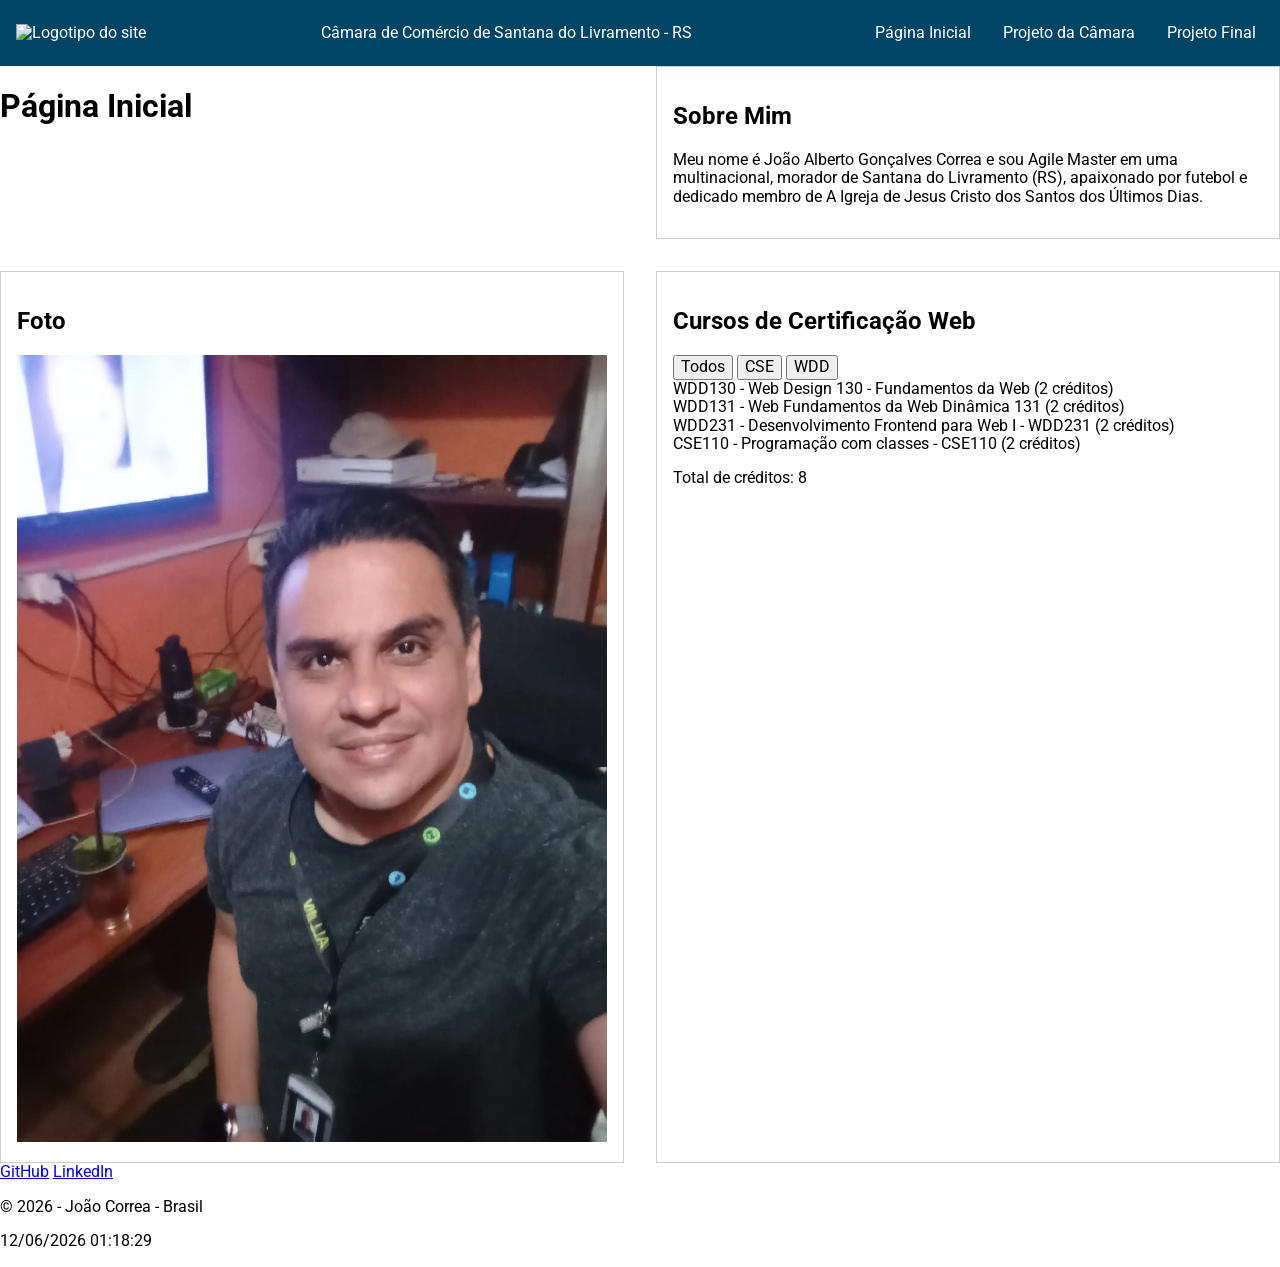
==== index.html @ 4807f265 "semana 02" ====
<!DOCTYPE html>
<html lang="pt-BR">
<head>
  <meta charset="UTF-8">
  <meta name="viewport" content="width=device-width, initial-scale=1.0">
  <meta name="description" content="Portfólio de estudante - Certificação Web">
  <meta name="author" content="João Correa">
  <title>Câmara de Comércio de Santana do Livramento - RS</title>

  <meta property="og:title" content="Câmara de Comércio de Santana do Livramento - RS">
  <meta property="og:description" content="Portfólio de estudante - Certificação Web por João Correa.">
  <meta property="og:image" content="https://seusite.com/imagens/perfil.webp">
  <meta property="og:url" content="https://seusite.com/index.html">
  <meta property="og:type" content="website">

  <link rel="icon" href="favicon.ico">

  <link rel="stylesheet" href="estilos/normalize.css">
  <link rel="stylesheet" href="estilos/telas-pequenas.css">
  <link rel="stylesheet" href="estilos/maior.css">

  <link rel="preconnect" href="https://fonts.googleapis.com">
  <link rel="preconnect" href="https://fonts.gstatic.com" crossorigin>
  <link href="https://fonts.googleapis.com/css2?family=Roboto:wght@400;700&display=swap" rel="stylesheet">

  <script src="scripts/navegacao.js" defer></script>
  <script src="scripts/data.js" defer></script>
  <script src="scripts/curso.js" defer></script>
</head>

<body>
  <header>
    <img src="imagens/logo.svg" alt="Logotipo do site">
    <span>Câmara de Comércio de Santana do Livramento - RS</span>
    <button id="menuBtn">☰</button>
    <nav id="menuNav">
      <a href="index.html">Página Inicial</a>
      <a href="projeto-camara.html">Projeto da Câmara</a>
      <a href="projeto-final.html">Projeto Final</a>
    </nav>
  </header>

  <main>
    <h1>Página Inicial</h1>

    <section>
      <h2>Sobre Mim</h2>
      <p>Meu nome é João Alberto Gonçalves Correa e sou Agile Master em uma multinacional, morador de Santana do Livramento (RS), apaixonado por futebol e dedicado membro de A Igreja de Jesus Cristo dos Santos dos Últimos Dias.</p>
    </section>

    <section>
      <h2>Foto</h2>
      <img src="imagens/perfil.webp" alt="Foto do Estudante">
    </section>

    <section>
      <h2>Cursos de Certificação Web</h2>
      <div class="filtros">
        <button id="btnTodos">Todos</button>
        <button id="btnCSE">CSE</button>
        <button id="btnWDD">WDD</button>
      </div>
      <div id="listaCursos"></div>
      <p>Total de créditos: <span id="totalCreditos"></span></p>
    </section>
  </main>

  <footer>
    <div class="social">
      <a href="https://github.com/seuusuario" target="_blank">GitHub</a>
      <a href="https://linkedin.com/in/seuusuario" target="_blank">LinkedIn</a>
    </div>
    <p>© <span id="anoAtual"></span> - João Correa - Brasil</p>
    <p id="ultimaModificacao"></p>
  </footer>
</body>
</html>
---- estilos/telas-pequenas.css ----
body {
  font-family: 'Roboto', sans-serif;
}

h1, h2 {
  font-family: 'Roboto', sans-serif;
  font-weight: 700;
}

p {
  font-family: 'Roboto', sans-serif;
  font-weight: 400;
}

header {
  display: flex;
  justify-content: space-between;
  align-items: center;
  padding: 1rem;
  background: #004466;
  color: white;
}

#menuNav {
  display: none;
  flex-direction: column;
}

#menuNav a {
  padding: 0.5rem;
  text-decoration: none;
  color: white;
}

section {
  padding: 1rem;
}

img {
  max-width: 100%;
  height: auto;
}
---- estilos/maior.css ----
@media (min-width: 768px) {
  #menuBtn {
    display: none;
  }

  #menuNav {
    display: flex;
    flex-direction: row;
    gap: 1rem;
  }

  main {
    display: grid;
    grid-template-columns: 1fr 1fr;
    gap: 2rem;
  }

  section {
    border: 1px solid #ccc;
    padding: 1rem;
  }
}
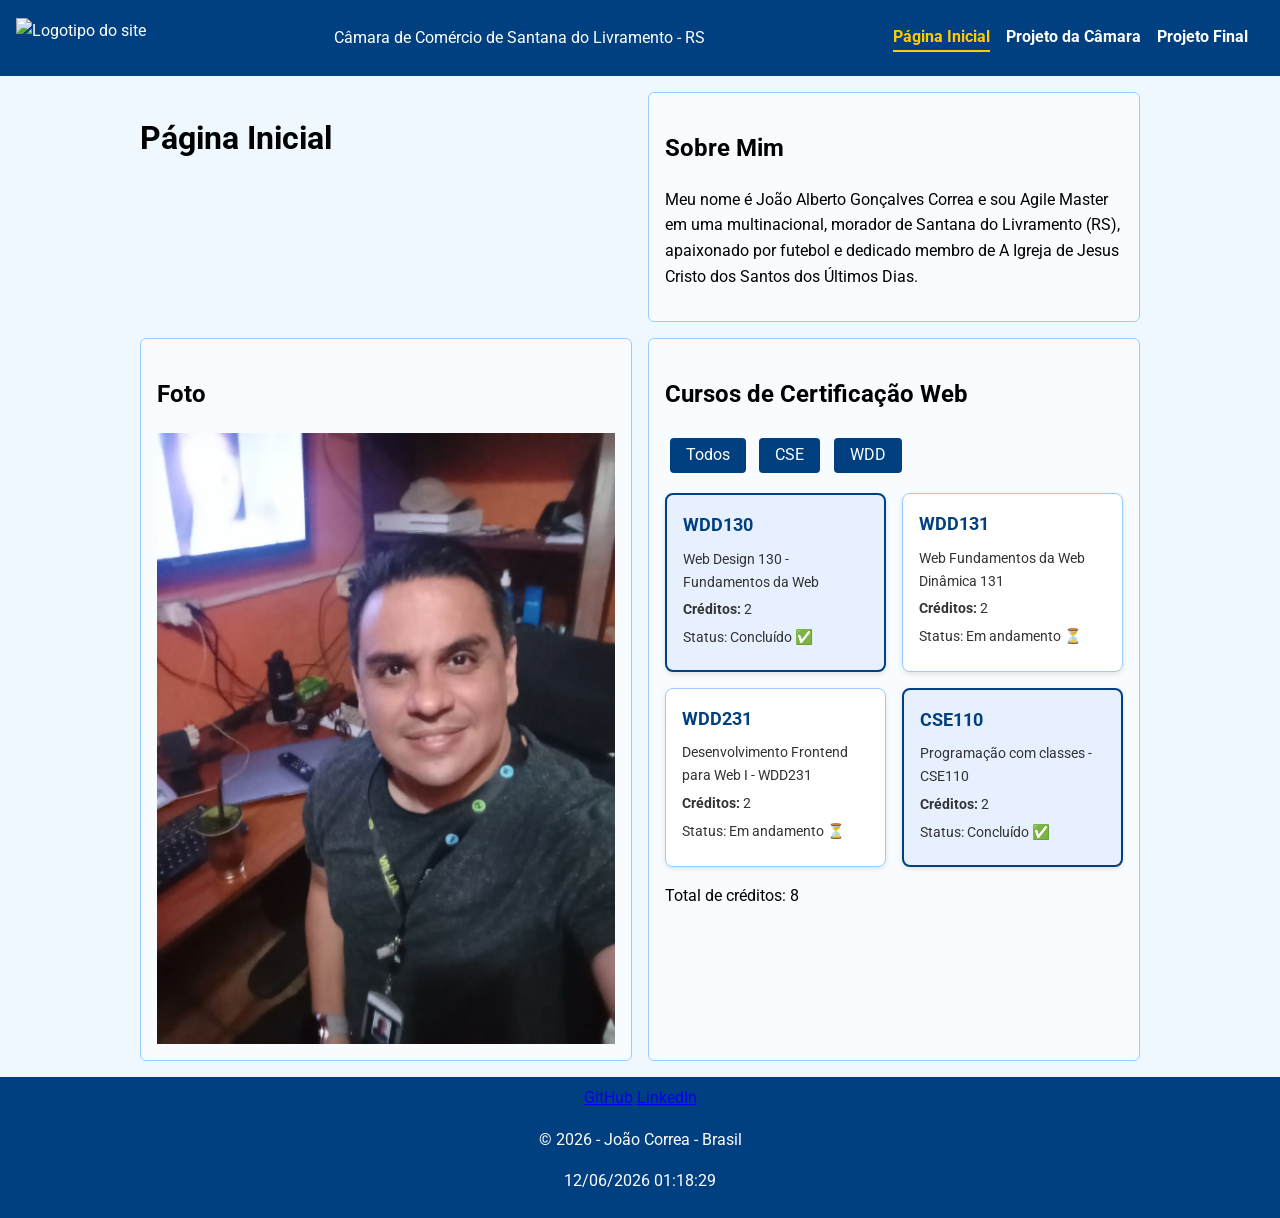
==== commit fd5cc567: "ajustes" ====
--- a/index.html
+++ b/index.html
@@ -34,7 +34,7 @@
     <span>Câmara de Comércio de Santana do Livramento - RS</span>
     <button id="menuBtn">☰</button>
     <nav id="menuNav">
-      <a href="index.html">Página Inicial</a>
+      <a href="index.html" class="ativo">Página Inicial</a>
       <a href="projeto-camara.html">Projeto da Câmara</a>
       <a href="projeto-final.html">Projeto Final</a>
     </nav>
--- a/estilos/telas-pequenas.css
+++ b/estilos/telas-pequenas.css
@@ -1,42 +1,133 @@
+/* Layout base para telas pequenas */
 body {
+  margin: 0;
+  padding: 0;
   font-family: 'Roboto', sans-serif;
-}
-
-h1, h2 {
-  font-family: 'Roboto', sans-serif;
-  font-weight: 700;
-}
-
-p {
-  font-family: 'Roboto', sans-serif;
-  font-weight: 400;
+  overflow-x: hidden;
+  background-color: #f0f8ff; /* azul claro */
+  line-height: 1.6;
 }
 
 header {
   display: flex;
+  align-items: center;
   justify-content: space-between;
-  align-items: center;
   padding: 1rem;
-  background: #004466;
-  color: white;
+  background-color: #004080; /* azul escuro */
+  color: #fff;
+}
+
+header img {
+  height: 50px;
+}
+
+#menuBtn {
+  font-size: 1.5rem;
+  background: none;
+  border: none;
+  color: #fff;
+  cursor: pointer;
 }
 
 #menuNav {
   display: none;
   flex-direction: column;
+  gap: 1rem;
+  background-color: #e6f0ff; /* azul suave */
+  padding: 1rem;
 }
 
 #menuNav a {
-  padding: 0.5rem;
   text-decoration: none;
-  color: white;
+  color: #004080;
+  font-weight: bold;
+}
+
+#menuNav a.ativo {
+  color: #0066cc;
+  border-bottom: 2px solid #0066cc;
+}
+
+#menuNav.ativo {
+  display: flex;
+}
+
+main {
+  display: flex;
+  flex-direction: column;
+  gap: 2rem;
+  padding: 1rem;
 }
 
 section {
   padding: 1rem;
+  border: 1px solid #99ccff;
+  border-radius: 8px;
+  background-color: #fff;
+}
+
+button {
+  padding: 0.5rem 1rem;
+  margin: 0.3rem;
+  border: none;
+  background-color: #004080;
+  color: #fff;
+  cursor: pointer;
+  border-radius: 4px;
+}
+
+button:hover {
+  background-color: #0066cc;
 }
 
 img {
   max-width: 100%;
   height: auto;
-}+  display: block;
+}
+
+footer {
+  text-align: center;
+  padding: 1rem;
+  background-color: #004080;
+  color: #fff;
+}
+
+/* Cursos em formato de cartões */
+#listaCursos {
+  display: grid;
+  grid-template-columns: repeat(auto-fit, minmax(220px, 1fr));
+  gap: 1rem;
+  margin-top: 1rem;
+}
+
+.curso-card {
+  border: 1px solid #99ccff;
+  border-radius: 8px;
+  background-color: #ffffff;
+  padding: 1rem;
+  box-shadow: 0 2px 5px rgba(0,0,0,0.1);
+  transition: transform 0.2s ease, box-shadow 0.2s ease;
+}
+
+.curso-card h3 {
+  margin: 0 0 0.5rem;
+  color: #004080;
+  font-size: 1.1rem;
+}
+
+.curso-card p {
+  margin: 0.3rem 0;
+  font-size: 0.9rem;
+  color: #333;
+}
+
+.curso-card.concluido {
+  border: 2px solid #004080;
+  background-color: #e6f0ff; /* azul suave */
+}
+
+.curso-card:hover {
+  transform: translateY(-3px);
+  box-shadow: 0 4px 10px rgba(0,0,0,0.15);
+}
--- a/estilos/maior.css
+++ b/estilos/maior.css
@@ -1,22 +1,62 @@
 @media (min-width: 768px) {
   #menuBtn {
     display: none;
+  }
+
+  /* Header alinhado em linha única */
+  header {
+    display: flex;
+    align-items: center;   /* centraliza verticalmente logo, título e menu */
+    justify-content: space-between;
+    padding: 0.5rem 1rem;  /* menos espaço */
+    background-color: #004080;
+    color: #fff;
+  }
+
+  header img {
+    height: 40px; /* menor para alinhar melhor */
+    margin-right: 1rem;
   }
 
   #menuNav {
     display: flex;
     flex-direction: row;
     gap: 1rem;
+    background-color: transparent;
   }
 
+  #menuNav a {
+    color: #ffffff;
+    font-weight: bold;
+  }
+
+  #menuNav a.ativo {
+    color: #ffcc00;
+    border-bottom: 2px solid #ffcc00;
+  }
+
+  /* Main mais compacto */
   main {
     display: grid;
     grid-template-columns: 1fr 1fr;
-    gap: 2rem;
+    gap: 1rem;             /* reduzido para evitar espaços excessivos */
+    max-width: 1000px;     /* menor largura máxima */
+    margin: 1rem auto;     /* menos margem superior/inferior */
+    padding: 0 1rem;
   }
 
   section {
-    border: 1px solid #ccc;
+    border: 1px solid #99ccff;
     padding: 1rem;
+    border-radius: 6px;
+    background-color: #f9fcff;
+  }
+
+  footer {
+    margin-top: 1rem;
+    padding: 0.5rem;
+    background-color: #004080;
+    color: #fff;
+    text-align: center;
   }
 }
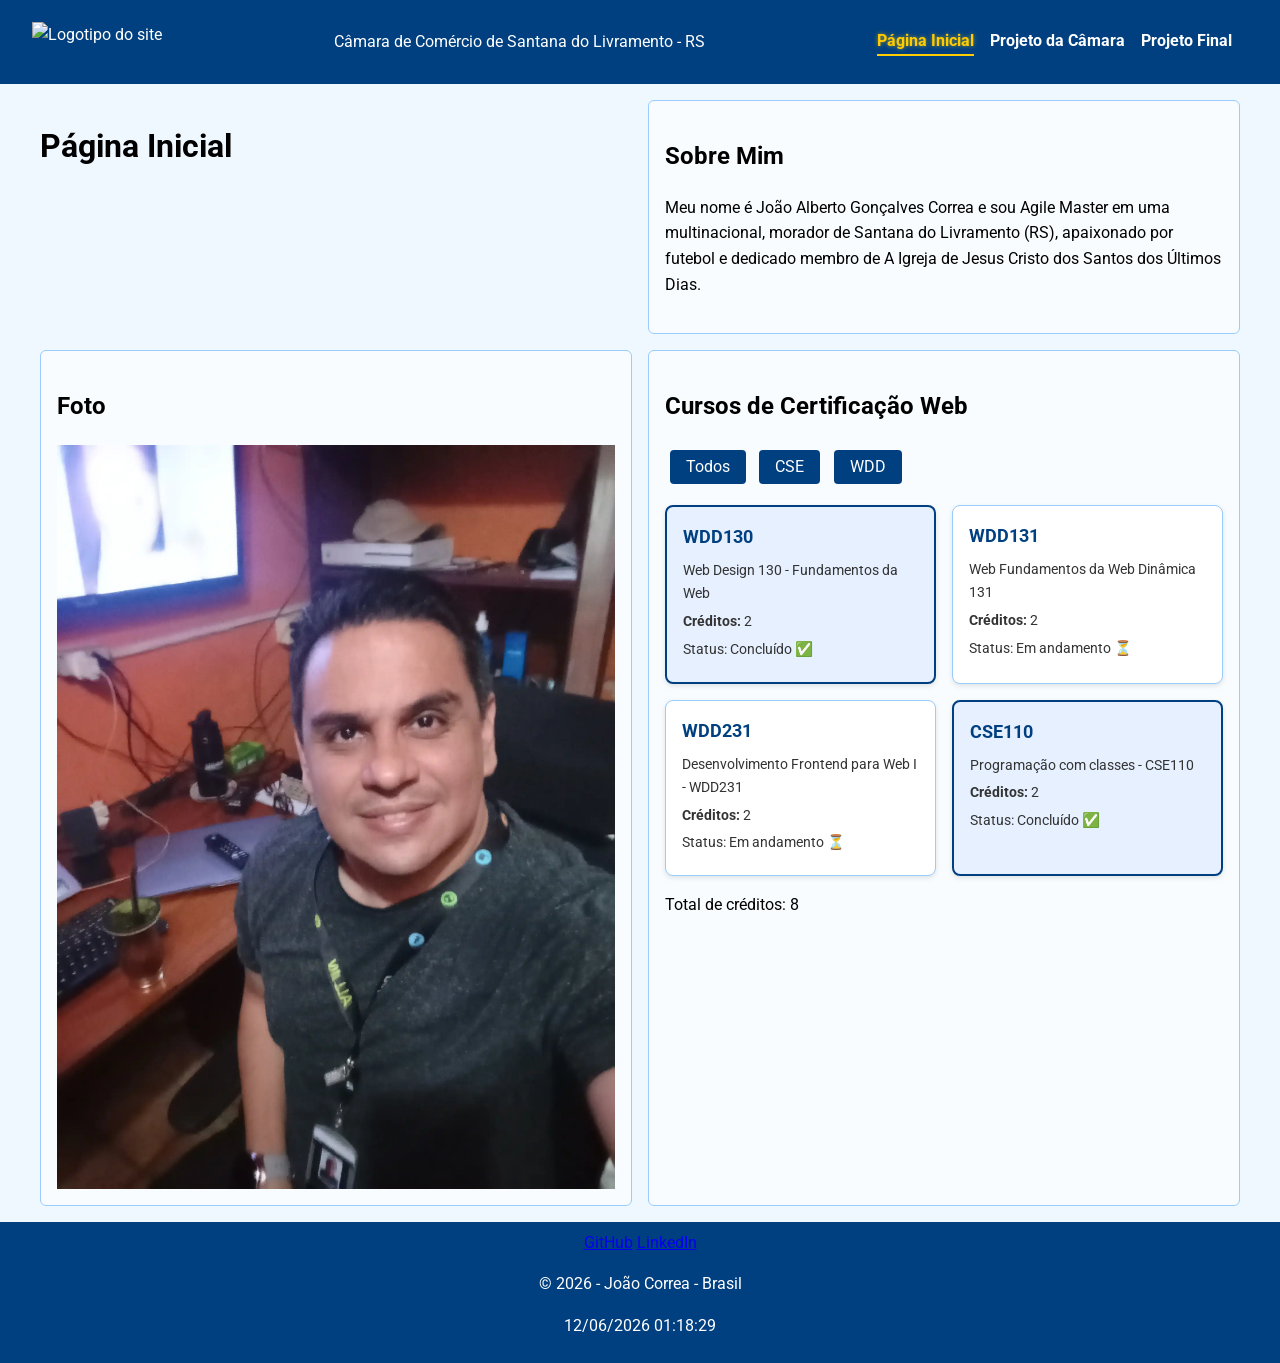
==== commit 24a70ddd: "index" ====
--- a/index.html
+++ b/index.html
@@ -3,12 +3,12 @@
 <head>
   <meta charset="UTF-8">
   <meta name="viewport" content="width=device-width, initial-scale=1.0">
-  <meta name="description" content="Portfólio de estudante - Certificação Web">
+  <meta name="description" content="Portfólio de João Alberto Gonçalves Correa: Página inicial do site e certificações web.">
   <meta name="author" content="João Correa">
   <title>Câmara de Comércio de Santana do Livramento - RS</title>
 
   <meta property="og:title" content="Câmara de Comércio de Santana do Livramento - RS">
-  <meta property="og:description" content="Portfólio de estudante - Certificação Web por João Correa.">
+  <meta property="og:description" content="Portfólio de João Alberto Gonçalves Correa: Página inicial do site e certificações web.">
   <meta property="og:image" content="https://seusite.com/imagens/perfil.webp">
   <meta property="og:url" content="https://seusite.com/index.html">
   <meta property="og:type" content="website">
@@ -39,6 +39,8 @@
       <a href="projeto-final.html">Projeto Final</a>
     </nav>
   </header>
+
+  <dialog id="infos-do-curso"></dialog>
 
   <main>
     <h1>Página Inicial</h1>
--- a/estilos/maior.css
+++ b/estilos/maior.css
@@ -1,4 +1,5 @@
 @media (min-width: 768px) {
+  /* Botão do menu some em telas grandes */
   #menuBtn {
     display: none;
   }
@@ -6,18 +7,19 @@
   /* Header alinhado em linha única */
   header {
     display: flex;
-    align-items: center;   /* centraliza verticalmente logo, título e menu */
+    align-items: center;      /* centraliza logo, título e menu */
     justify-content: space-between;
-    padding: 0.5rem 1rem;  /* menos espaço */
+    padding: 0.75rem 2rem;    /* espaçamento mais equilibrado */
     background-color: #004080;
     color: #fff;
   }
 
   header img {
-    height: 40px; /* menor para alinhar melhor */
+    height: 40px;             /* tamanho ideal para alinhamento */
     margin-right: 1rem;
   }
 
+  /* Menu horizontal */
   #menuNav {
     display: flex;
     flex-direction: row;
@@ -33,25 +35,36 @@
   #menuNav a.ativo {
     color: #ffcc00;
     border-bottom: 2px solid #ffcc00;
+    text-shadow: 0 0 4px rgba(255, 204, 0, 0.6);
   }
 
-  /* Main mais compacto */
+  /* Layout principal em duas colunas */
   main {
     display: grid;
     grid-template-columns: 1fr 1fr;
-    gap: 1rem;             /* reduzido para evitar espaços excessivos */
-    max-width: 1000px;     /* menor largura máxima */
-    margin: 1rem auto;     /* menos margem superior/inferior */
+    gap: 1rem;
+    max-width: 1200px;        /* mais confortável em telas grandes */
+    margin: 1rem auto;
     padding: 0 1rem;
   }
 
+  /* Seções mais equilibradas */
   section {
     border: 1px solid #99ccff;
     padding: 1rem;
     border-radius: 6px;
     background-color: #f9fcff;
+    min-height: 200px;        /* evita colunas desbalanceadas */
   }
 
+  /* Imagens responsivas */
+  section img {
+    max-width: 100%;
+    height: auto;
+    display: block;
+  }
+
+  /* Rodapé */
   footer {
     margin-top: 1rem;
     padding: 0.5rem;
@@ -59,4 +72,30 @@
     color: #fff;
     text-align: center;
   }
-}+}
+
+/* Modal (dialog) — funciona em todas as telas */
+dialog {
+  border: 1px solid rgb(0 0 0 / 10%);
+  border-radius: .25rem;
+  padding: 1rem 2rem;
+  background-color: #fff;
+  box-shadow: 0 0 3rem #777;
+  width: 90%;
+  max-width: 600px;
+  position: relative;
+}
+
+dialog::backdrop {
+  background-color: rgb(0 0 0 / 50%);
+}
+
+dialog button {
+  position: absolute;
+  top: 15px;
+  right: 15px;
+  padding: .5rem 1rem;
+  border: 1px solid rgb(0 0 0 / 10%);
+  background: #eee;
+  cursor: pointer;
+}
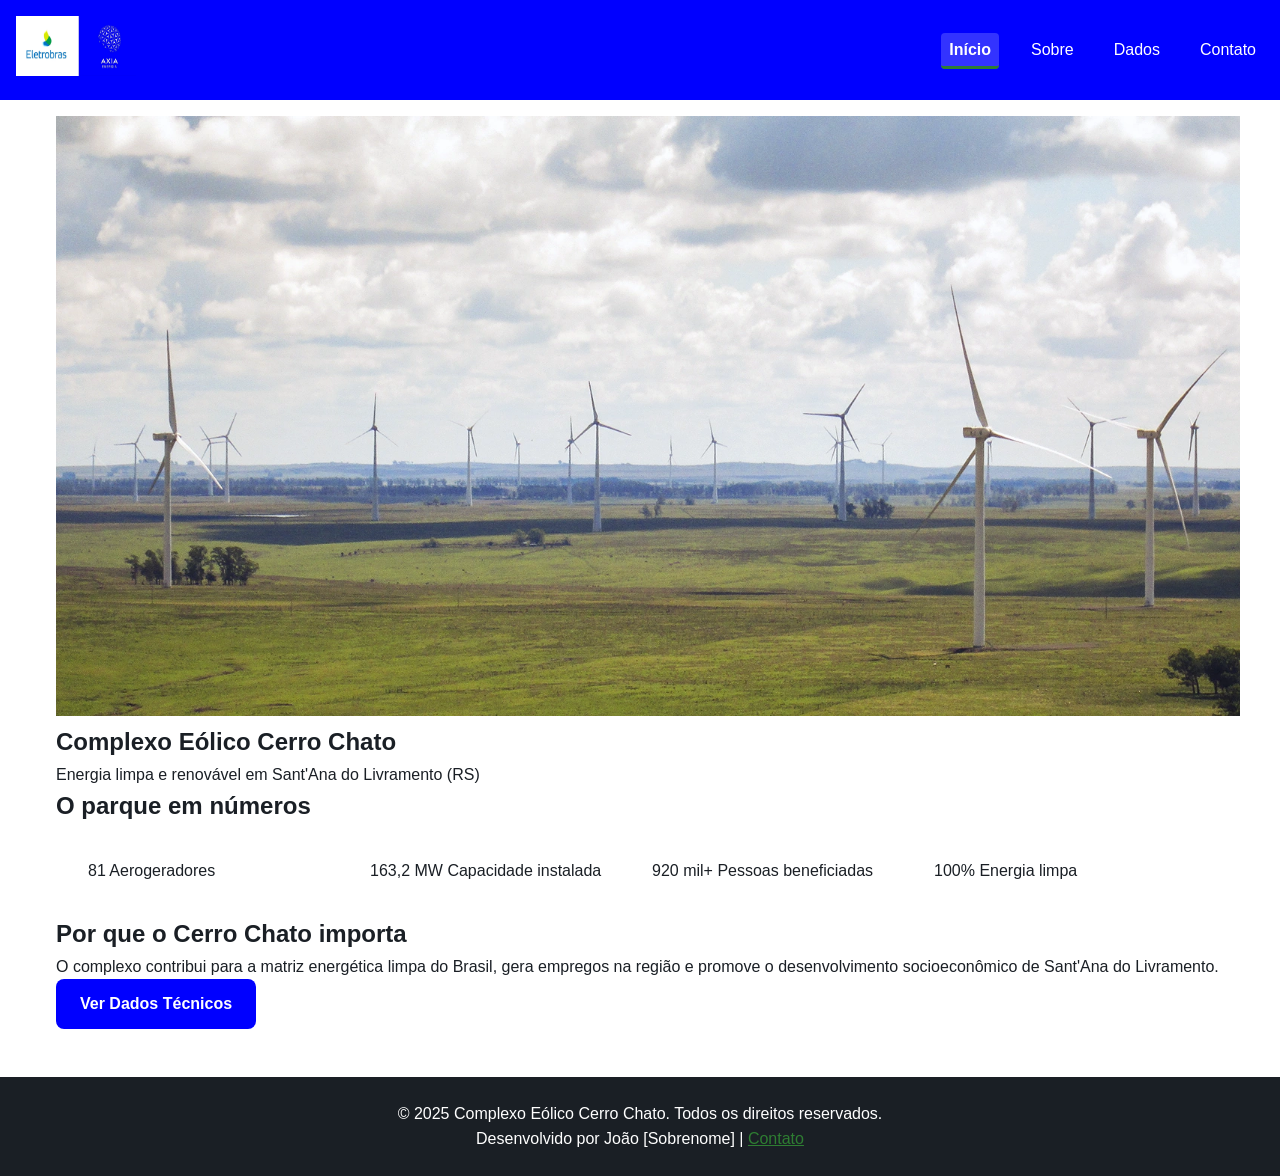
==== commit 382919a7: "cerrochato" ====
--- a/index.html
+++ b/index.html
@@ -1,79 +1,83 @@
-<!DOCTYPE html>
+<!doctype html>
 <html lang="pt-BR">
 <head>
-  <meta charset="UTF-8">
+  <meta charset="utf-8">
   <meta name="viewport" content="width=device-width, initial-scale=1.0">
-  <meta name="description" content="Portfólio de João Alberto Gonçalves Correa: Página inicial do site e certificações web.">
+  <title>Complexo Eólico Cerro Chato | Energia Limpa em Sant'Ana do Livramento</title>
+  <meta name="description" content="Conheça o Complexo Eólico Cerro Chato: 81 aerogeradores, 163,2 MW de capacidade instalada e energia limpa para mais de 920 mil pessoas.">
   <meta name="author" content="João Correa">
-  <title>Câmara de Comércio de Santana do Livramento - RS</title>
-
-  <meta property="og:title" content="Câmara de Comércio de Santana do Livramento - RS">
-  <meta property="og:description" content="Portfólio de João Alberto Gonçalves Correa: Página inicial do site e certificações web.">
-  <meta property="og:image" content="https://seusite.com/imagens/perfil.webp">
-  <meta property="og:url" content="https://seusite.com/index.html">
+  <!-- Open Graph -->
+  <meta property="og:title" content="Complexo Eólico Cerro Chato">
+  <meta property="og:description" content="Energia limpa e renovável em Sant'Ana do Livramento (RS).">
+  <meta property="og:image" content="imagens/hero-aerogeradores.webp">
   <meta property="og:type" content="website">
-
-  <link rel="icon" href="favicon.ico">
-
-  <link rel="stylesheet" href="estilos/normalize.css">
-  <link rel="stylesheet" href="estilos/telas-pequenas.css">
-  <link rel="stylesheet" href="estilos/maior.css">
-
-  <link rel="preconnect" href="https://fonts.googleapis.com">
-  <link rel="preconnect" href="https://fonts.gstatic.com" crossorigin>
-  <link href="https://fonts.googleapis.com/css2?family=Roboto:wght@400;700&display=swap" rel="stylesheet">
-
-  <script src="scripts/navegacao.js" defer></script>
-  <script src="scripts/data.js" defer></script>
-  <script src="scripts/curso.js" defer></script>
+  <link rel="icon" href="imagens/favicon.ico" type="image/x-icon">
+  <link rel="stylesheet" href="estilos/styles.css">
 </head>
-
 <body>
   <header>
-    <img src="imagens/logo.svg" alt="Logotipo do site">
-    <span>Câmara de Comércio de Santana do Livramento - RS</span>
-    <button id="menuBtn">☰</button>
-    <nav id="menuNav">
-      <a href="index.html" class="ativo">Página Inicial</a>
-      <a href="projeto-camara.html">Projeto da Câmara</a>
-      <a href="projeto-final.html">Projeto Final</a>
+    <div class="logo">
+      <img src="imagens/cerrochato.webp" alt="Logotipo Complexo Eólico Cerro Chato" width="120" height="60">
+    </div>
+    <button class="hamburger" aria-label="Abrir menu" aria-expanded="false">☰</button>
+    <nav>
+      <ul>
+        <li><a href="index.html" class="active" aria-current="page">Início</a></li>
+        <li><a href="sobre.html">Sobre</a></li>
+        <li><a href="dados.html">Dados</a></li>
+        <li><a href="contato.html">Contato</a></li>
+      </ul>
     </nav>
   </header>
 
-  <dialog id="infos-do-curso"></dialog>
-
   <main>
-    <h1>Página Inicial</h1>
-
-    <section>
-      <h2>Sobre Mim</h2>
-      <p>Meu nome é João Alberto Gonçalves Correa e sou Agile Master em uma multinacional, morador de Santana do Livramento (RS), apaixonado por futebol e dedicado membro de A Igreja de Jesus Cristo dos Santos dos Últimos Dias.</p>
+    <section class="hero">
+      <img src="imagens/complexocerrochato.webp" alt="Aerogeradores do Complexo Eólico Cerro Chato ao pôr do sol" width="1200" height="600" loading="eager">
+      <h1>Complexo Eólico Cerro Chato</h1>
+      <p>Energia limpa e renovável em Sant'Ana do Livramento (RS)</p>
     </section>
 
-    <section>
-      <h2>Foto</h2>
-      <img src="imagens/perfil.webp" alt="Foto do Estudante">
+    <section class="numeros">
+      <h2>O parque em números</h2>
+      <div class="grid-numeros">
+        <div class="numero-card">
+          <span class="numero">81</span>
+          <span class="label">Aerogeradores</span>
+        </div>
+        <div class="numero-card">
+          <span class="numero">163,2 MW</span>
+          <span class="label">Capacidade instalada</span>
+        </div>
+        <div class="numero-card">
+          <span class="numero">920 mil+</span>
+          <span class="label">Pessoas beneficiadas</span>
+        </div>
+        <div class="numero-card">
+          <span class="numero">100%</span>
+          <span class="label">Energia limpa</span>
+        </div>
+      </div>
     </section>
 
-    <section>
-      <h2>Cursos de Certificação Web</h2>
-      <div class="filtros">
-        <button id="btnTodos">Todos</button>
-        <button id="btnCSE">CSE</button>
-        <button id="btnWDD">WDD</button>
-      </div>
-      <div id="listaCursos"></div>
-      <p>Total de créditos: <span id="totalCreditos"></span></p>
+    <section class="porque-importa">
+      <h2>Por que o Cerro Chato importa</h2>
+      <p>O complexo contribui para a matriz energética limpa do Brasil, gera empregos na região e promove o desenvolvimento socioeconômico de Sant'Ana do Livramento.</p>
+      <a href="dados.html" class="btn-primario">Ver Dados Técnicos</a>
     </section>
+
+    <!-- Modal de detalhes -->
+    <dialog id="modal-detalhes">
+      <h3>Detalhes do Complexo</h3>
+      <p id="modal-conteudo"></p>
+      <button id="fechar-modal">Fechar</button>
+    </dialog>
   </main>
 
   <footer>
-    <div class="social">
-      <a href="https://github.com/seuusuario" target="_blank">GitHub</a>
-      <a href="https://linkedin.com/in/seuusuario" target="_blank">LinkedIn</a>
-    </div>
-    <p>© <span id="anoAtual"></span> - João Correa - Brasil</p>
-    <p id="ultimaModificacao"></p>
+    <p>&copy; 2025 Complexo Eólico Cerro Chato. Todos os direitos reservados.</p>
+    <p>Desenvolvido por João [Sobrenome] | <a href="contato.html">Contato</a></p>
   </footer>
+
+  <script src="scripts/main.js" type="module"></script>
 </body>
 </html>
--- a/estilos/styles.css
+++ b/estilos/styles.css
@@ -0,0 +1,245 @@
+/* Reset e base */
+*, *::before, *::after {
+  box-sizing: border-box;
+  margin: 0;
+  padding: 0;
+}
+
+body {
+  font-family: 'Segoe UI', 'Roboto', sans-serif;
+  color: #1A1F25;
+  background: #FFFFFF;
+  line-height: 1.6;
+}
+
+/* Navegação com Flexbox */
+header {
+  display: flex;
+  justify-content: space-between;
+  align-items: center;
+  background: #0000FF;
+  padding: 1rem;
+  color: #FFFFFF;
+}
+
+nav ul {
+  display: flex;
+  gap: 1.5rem;
+  list-style: none;
+}
+
+nav a {
+  color: #FFFFFF;
+  text-decoration: none;
+  padding: 0.5rem;
+  border-radius: 4px;
+  transition: background 0.3s;
+}
+
+nav a:hover, nav a.active {
+  background: rgba(255,255,255,0.2);
+}
+
+nav a[aria-current="page"] {
+  border-bottom: 3px solid #2E7D32;
+  font-weight: bold;
+}
+
+/* Hamburger para mobile */
+.hamburger {
+  display: none;
+  background: none;
+  border: none;
+  color: #FFFFFF;
+  font-size: 2rem;
+  cursor: pointer;
+}
+
+@media (max-width: 768px) {
+  .hamburger {
+    display: block;
+  }
+  
+  nav ul {
+    display: none;
+    flex-direction: column;
+    position: absolute;
+    top: 100%;
+    left: 0;
+    width: 100%;
+    background: #0000FF;
+    padding: 1rem;
+    z-index: 10;
+  }
+  
+  nav ul.aberto {
+    display: flex;
+  }
+}
+
+/* Grid para números */
+.grid-numeros {
+  display: grid;
+  grid-template-columns: repeat(auto-fit, minmax(200px, 1fr));
+  gap: 1.5rem;
+  padding: 2rem;
+}
+
+/* Grid para cards de aerogeradores */
+#lista-aerogeradores {
+  display: grid;
+  grid-template-columns: repeat(auto-fit, minmax(300px, 1fr));
+  gap: 1.5rem;
+  padding: 1rem;
+}
+
+.card-aerogerador {
+  background: #F4F7F9;
+  border-left: 4px solid #2E7D32;
+  padding: 1.5rem;
+  border-radius: 8px;
+  box-shadow: 0 2px 8px rgba(0,0,0,0.1);
+}
+
+/* Contêiner principal */
+main {
+  max-width: 1200px;
+  margin: 0 auto;
+  padding: 1rem;
+  overflow-x: hidden;
+}
+
+/* Modal */
+dialog {
+  border: none;
+  border-radius: 12px;
+  padding: 2rem;
+  max-width: 90vw;
+  width: 500px;
+  box-shadow: 0 8px 32px rgba(0,0,0,0.3);
+}
+
+dialog::backdrop {
+  background: rgba(0,0,0,0.5);
+}
+
+/* Botões */
+.btn-primario {
+  display: inline-block;
+  background: #0000FF;
+  color: #FFFFFF;
+  padding: 0.75rem 1.5rem;
+  border-radius: 8px;
+  text-decoration: none;
+  font-weight: 600;
+  transition: background 0.3s;
+}
+
+.btn-primario:hover {
+  background: #0000CC;
+}
+
+/* Rodapé */
+footer {
+  background: #1A1F25;
+  color: #FFFFFF;
+  text-align: center;
+  padding: 1.5rem;
+  margin-top: 2rem;
+}
+
+footer a {
+  color: #2E7D32;
+}
+
+/* Layout da Página de Contato (Duas Colunas) */
+.contato-container {
+    display: flex;
+    gap: 2rem;
+    align-items: stretch; /* Faz as duas colunas terem a mesma altura */
+    margin-top: 2rem;
+}
+
+.imagem-coluna {
+    flex: 1; /* Ocupa metade do espaço */
+    display: flex;
+    flex-direction: column;
+}
+
+.imagem-coluna img {
+    width: 100%;
+    height: 100%; /* Preenche toda a altura da coluna */
+    object-fit: cover; /* Corta a imagem se necessário para caber sem distorcer */
+    border-radius: 8px;
+    box-shadow: 0 4px 12px rgba(0,0,0,0.1);
+}
+
+.formulario-coluna {
+    flex: 1; /* Ocupa a outra metade do espaço */
+    background: #F4F7F9;
+    padding: 2rem;
+    border-radius: 8px;
+    box-shadow: 0 4px 12px rgba(0,0,0,0.1);
+}
+
+.formulario-coluna h1 {
+    color: #0000FF;
+    margin-bottom: 0.5rem;
+    font-size: 1.8rem;
+}
+
+.formulario-coluna p {
+    margin-bottom: 1.5rem;
+    color: #555;
+}
+
+/* Estilos do Formulário */
+.formulario-coluna form {
+    display: flex;
+    flex-direction: column;
+    gap: 1rem;
+}
+
+.formulario-coluna label {
+    font-weight: 600;
+    margin-bottom: -0.5rem; /* Aproxima o rótulo do campo */
+    color: #1A1F25;
+}
+
+.formulario-coluna input,
+.formulario-coluna select,
+.formulario-coluna textarea {
+    padding: 0.75rem;
+    border: 1px solid #ccc;
+    border-radius: 6px;
+    font-family: inherit;
+    font-size: 1rem;
+    width: 100%;
+    background-color: #FFFFFF;
+}
+
+.formulario-coluna input:focus,
+.formulario-coluna select:focus,
+.formulario-coluna textarea:focus {
+    outline: none;
+    border-color: #0000FF;
+    box-shadow: 0 0 0 2px rgba(0,0,255,0.2);
+}
+
+.formulario-coluna button {
+    margin-top: 0.5rem;
+    padding: 1rem;
+    font-size: 1.1rem;
+    cursor: pointer;
+}
+
+/* Responsividade para Celulares (Empilhar as colunas) */
+@media (max-width: 768px) {
+    .contato-container {
+        flex-direction: column; /* Muda de lado a lado para cima/baixo */
+    }
+    
+    .imagem-coluna img {
+        height: 300px; /* Altura fixa para a imagem no celular */
+    }
+}
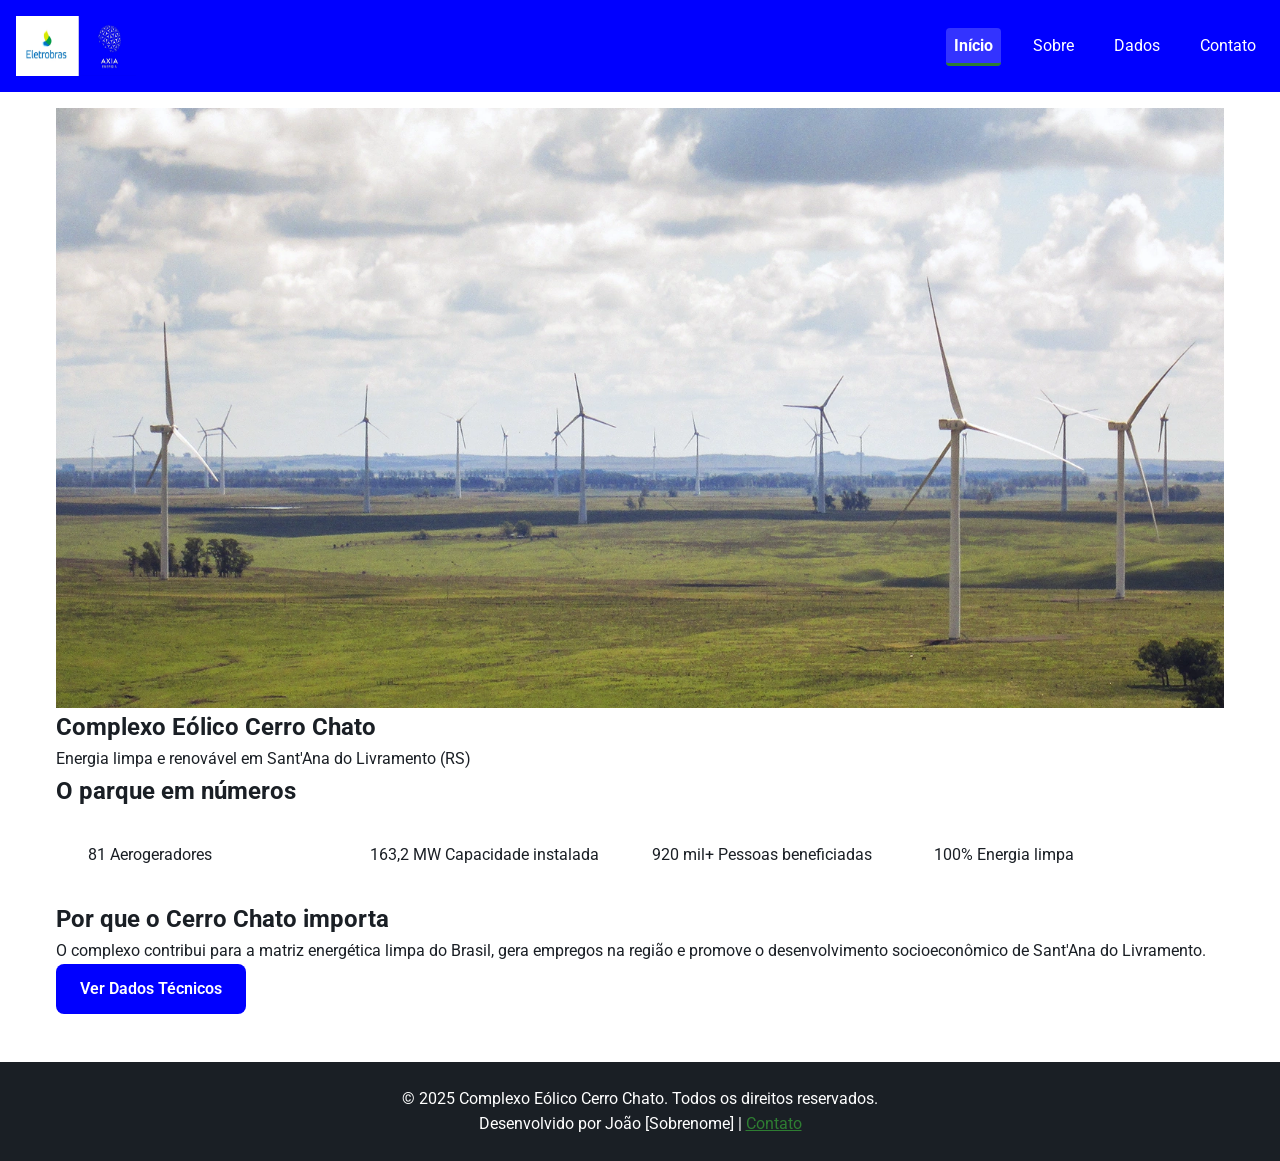
==== commit cb426e48: "cerrochato" ====
--- a/index.html
+++ b/index.html
@@ -1,18 +1,30 @@
 <!doctype html>
 <html lang="pt-BR">
 <head>
-  <meta charset="utf-8">
-  <meta name="viewport" content="width=device-width, initial-scale=1.0">
-  <title>Complexo Eólico Cerro Chato | Energia Limpa em Sant'Ana do Livramento</title>
-  <meta name="description" content="Conheça o Complexo Eólico Cerro Chato: 81 aerogeradores, 163,2 MW de capacidade instalada e energia limpa para mais de 920 mil pessoas.">
-  <meta name="author" content="João Correa">
-  <!-- Open Graph -->
-  <meta property="og:title" content="Complexo Eólico Cerro Chato">
-  <meta property="og:description" content="Energia limpa e renovável em Sant'Ana do Livramento (RS).">
-  <meta property="og:image" content="imagens/hero-aerogeradores.webp">
-  <meta property="og:type" content="website">
-  <link rel="icon" href="imagens/favicon.ico" type="image/x-icon">
-  <link rel="stylesheet" href="estilos/styles.css">
+    <meta charset="UTF-8">
+    <meta name="viewport" content="width=device-width, initial-scale=1.0">
+    <title>Complexo Eólico Cerro Chato | Energia Limpa</title>
+    <meta name="description" content="Conheça o Complexo Eólico Cerro Chato: 81 aerogeradores, 163,2 MW de capacidade instalada e energia limpa para mais de 920 mil pessoas.">
+    <meta name="author" content="João Correa">
+    
+    <!-- Open Graph -->
+    <meta property="og:title" content="Complexo Eólico Cerro Chato">
+    <meta property="og:description" content="Energia limpa e renovável em Sant'Ana do Livramento (RS).">
+    <meta property="og:url" content="https://joaozinho86.github.io/wdd231/final/index.html">
+    <meta property="og:image" content="https://joaozinho86.github.io/wdd231/final/imagens/hero-aerogeradores.webp">
+    <meta property="og:image:width" content="1200">
+    <meta property="og:image:height" content="630">
+    <meta property="og:type" content="website">
+    
+    <!-- Google Fonts -->
+    <link rel="preconnect" href="https://fonts.googleapis.com">
+    <link rel="preconnect" href="https://fonts.gstatic.com" crossorigin>
+    <link href="https://fonts.googleapis.com/css2?family=Roboto:wght@400;700&display=swap" rel="stylesheet">
+    
+    <!-- Favicon e CSS -->
+    <link rel="icon" href="favicon.ico" type="image/x-icon">
+    <link rel="stylesheet" href="estilos/normalize.css">
+    <link rel="stylesheet" href="estilos/styles.css">
 </head>
 <body>
   <header>
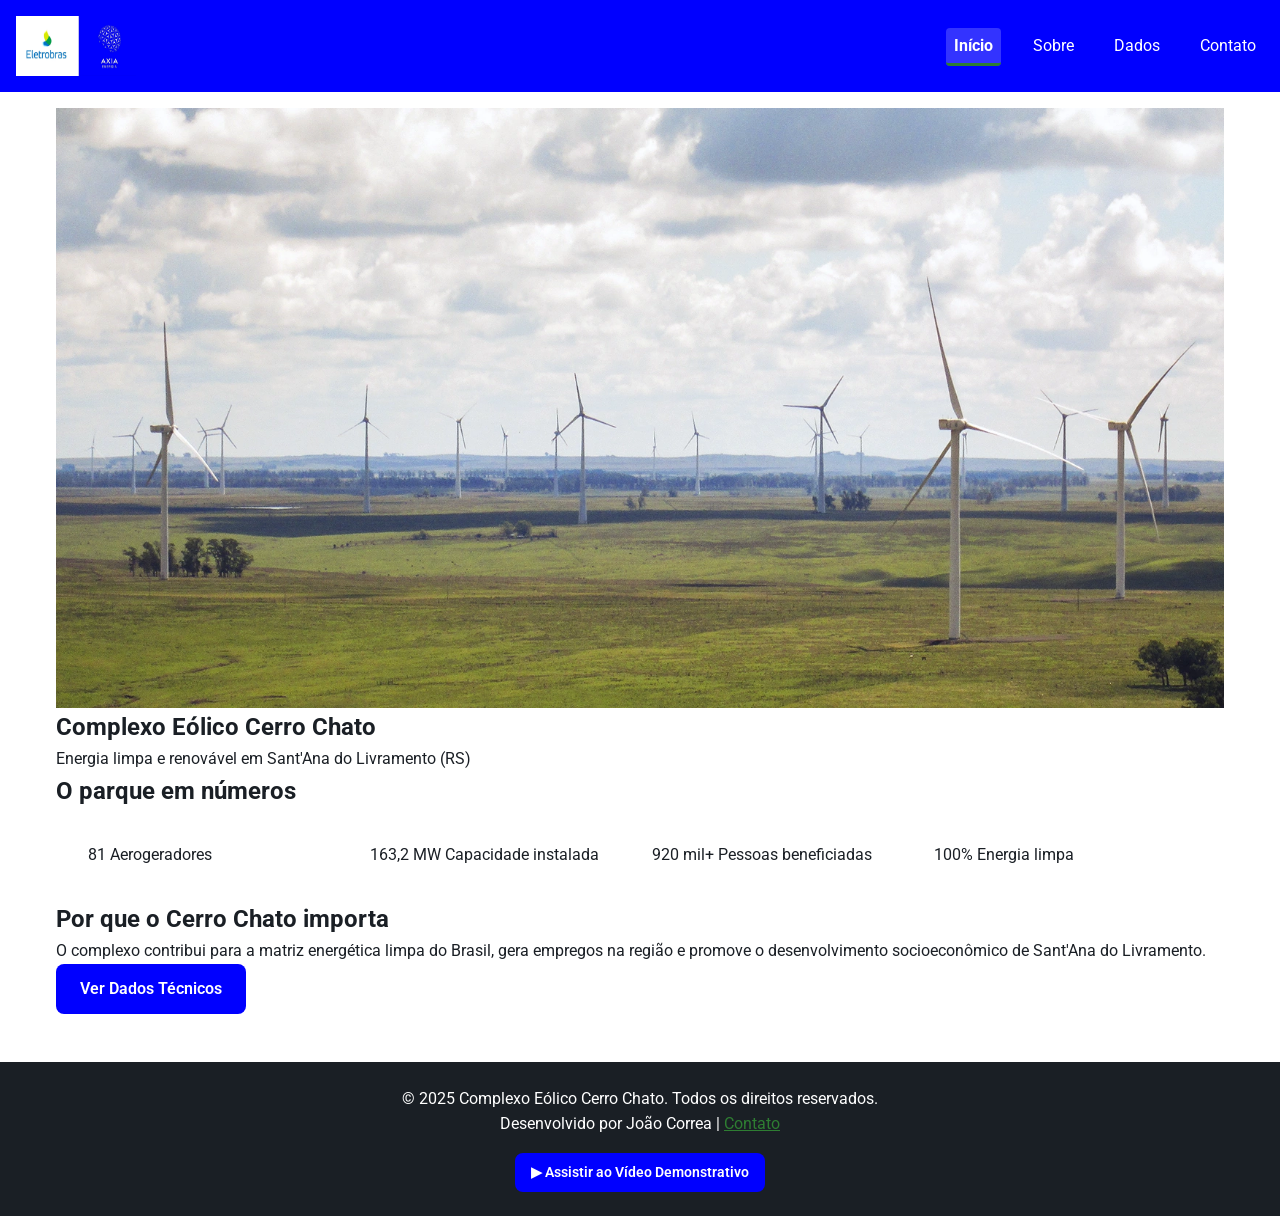
==== commit 3ae6f3db: "cerrochato" ====
--- a/index.html
+++ b/index.html
@@ -87,7 +87,13 @@
 
   <footer>
     <p>&copy; 2025 Complexo Eólico Cerro Chato. Todos os direitos reservados.</p>
-    <p>Desenvolvido por João [Sobrenome] | <a href="contato.html">Contato</a></p>
+    <p>Desenvolvido por João Correa | <a href="contato.html">Contato</a></p>
+    <!-- Link do vídeo demonstrativo -->
+    <p style="margin-top: 1rem;">
+        <a href="https://youtu.be/SEU_VIDEO_AQUI" target="_blank" rel="noopener" class="btn-primario" style="font-size: 0.9rem; padding: 0.5rem 1rem;">
+            ▶ Assistir ao Vídeo Demonstrativo
+        </a>
+    </p>
   </footer>
 
   <script src="scripts/main.js" type="module"></script>
--- a/estilos/styles.css
+++ b/estilos/styles.css
@@ -12,6 +12,7 @@
   line-height: 1.6;
 }
 
+/* Navegação com Flexbox */
 /* Navegação com Flexbox */
 header {
   display: flex;
@@ -20,6 +21,8 @@
   background: #0000FF;
   padding: 1rem;
   color: #FFFFFF;
+  position: relative;
+  z-index: 1000;
 }
 
 nav ul {
@@ -66,14 +69,15 @@
     position: absolute;
     top: 100%;
     left: 0;
-    width: 100%;
+    right: 0;
     background: #0000FF;
     padding: 1rem;
-    z-index: 10;
+    z-index: 9999;
+    box-shadow: 0 4px 6px rgba(0,0,0,0.3);
   }
   
   nav ul.aberto {
-    display: flex;
+    display: flex !important;
   }
 }
 
